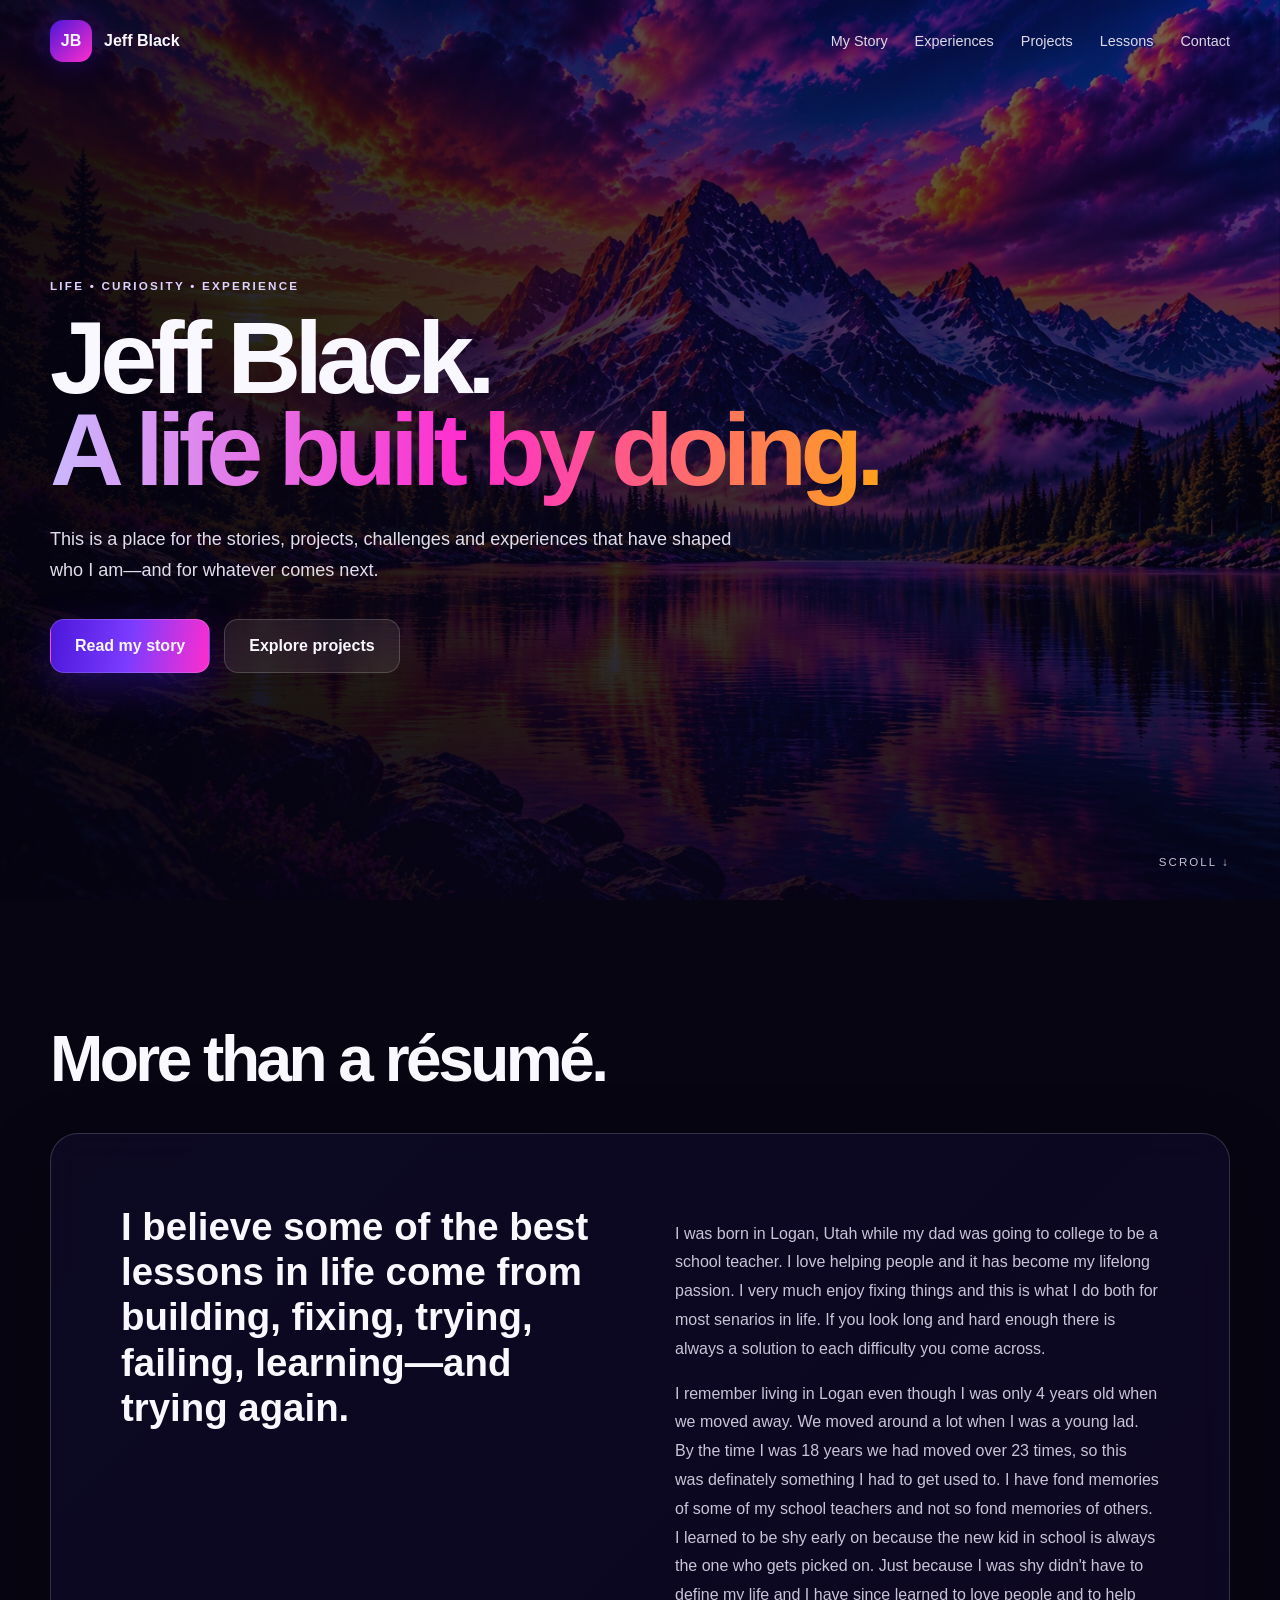
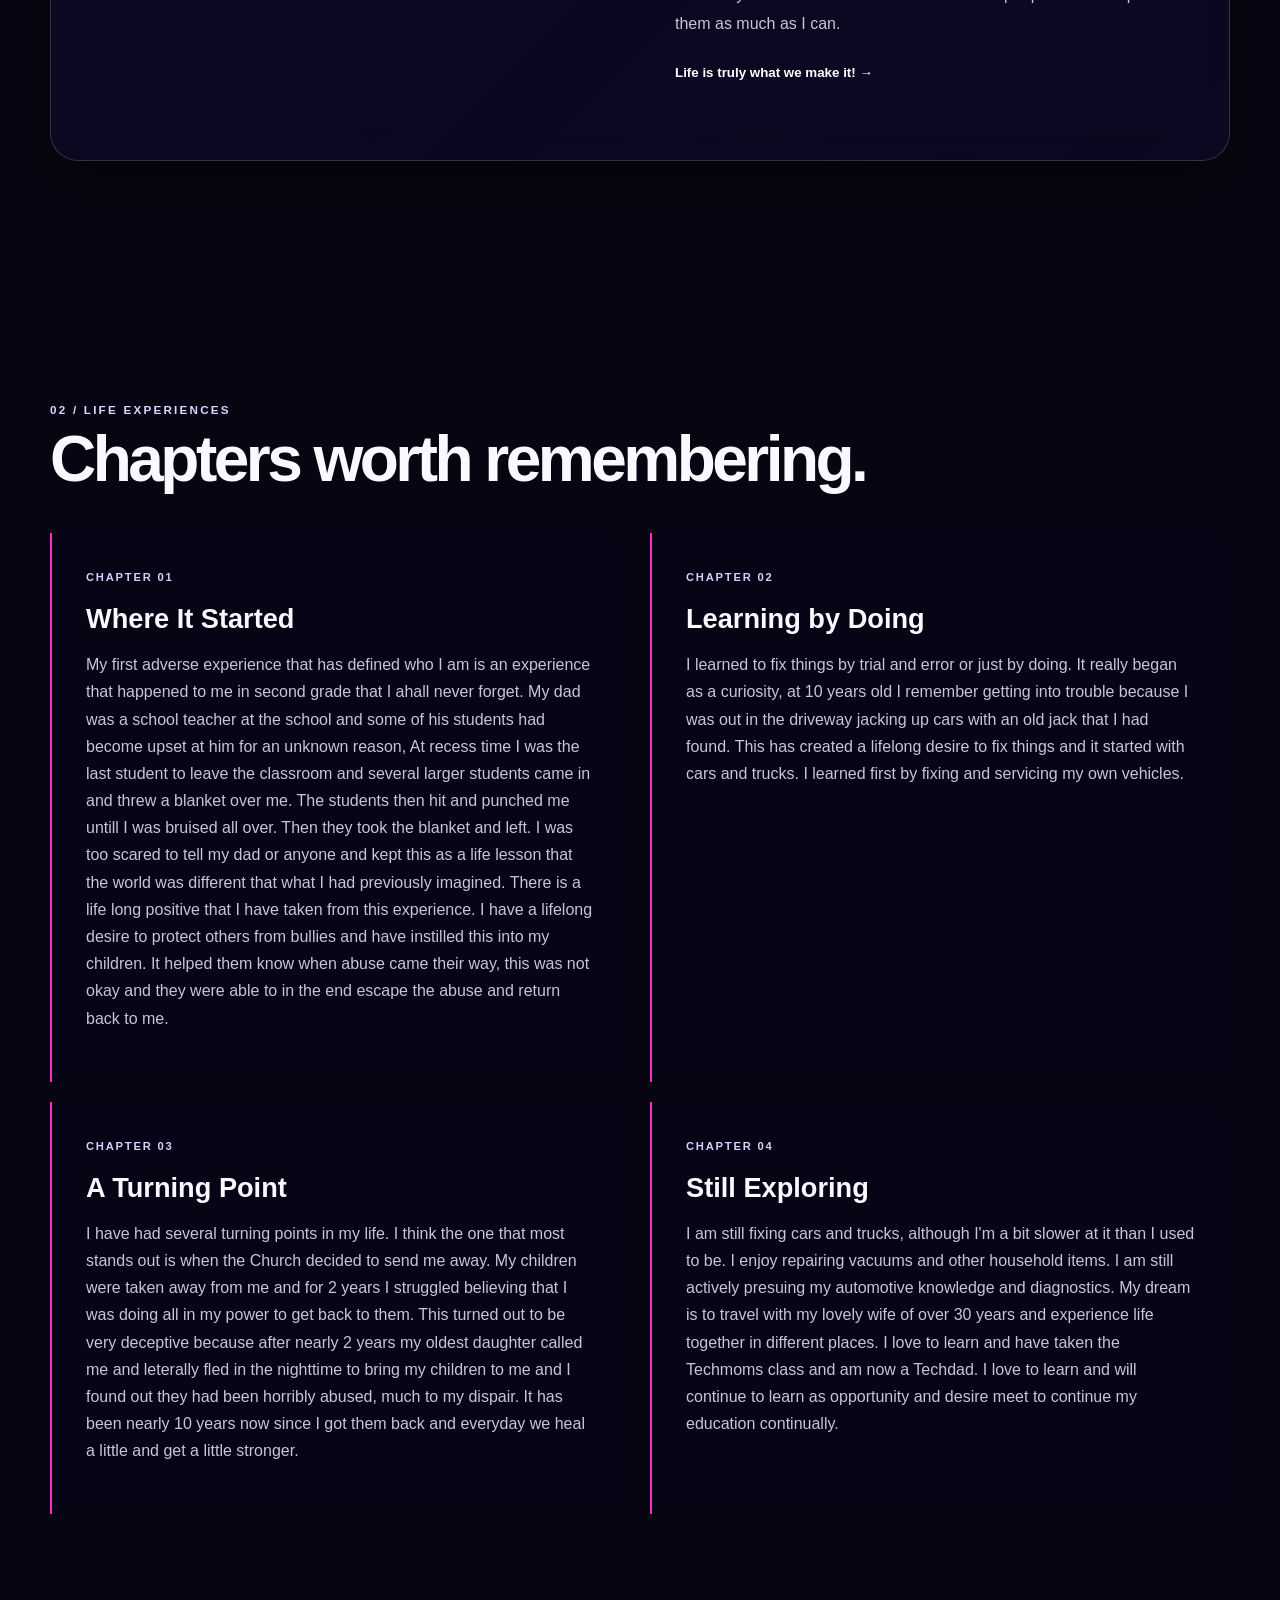
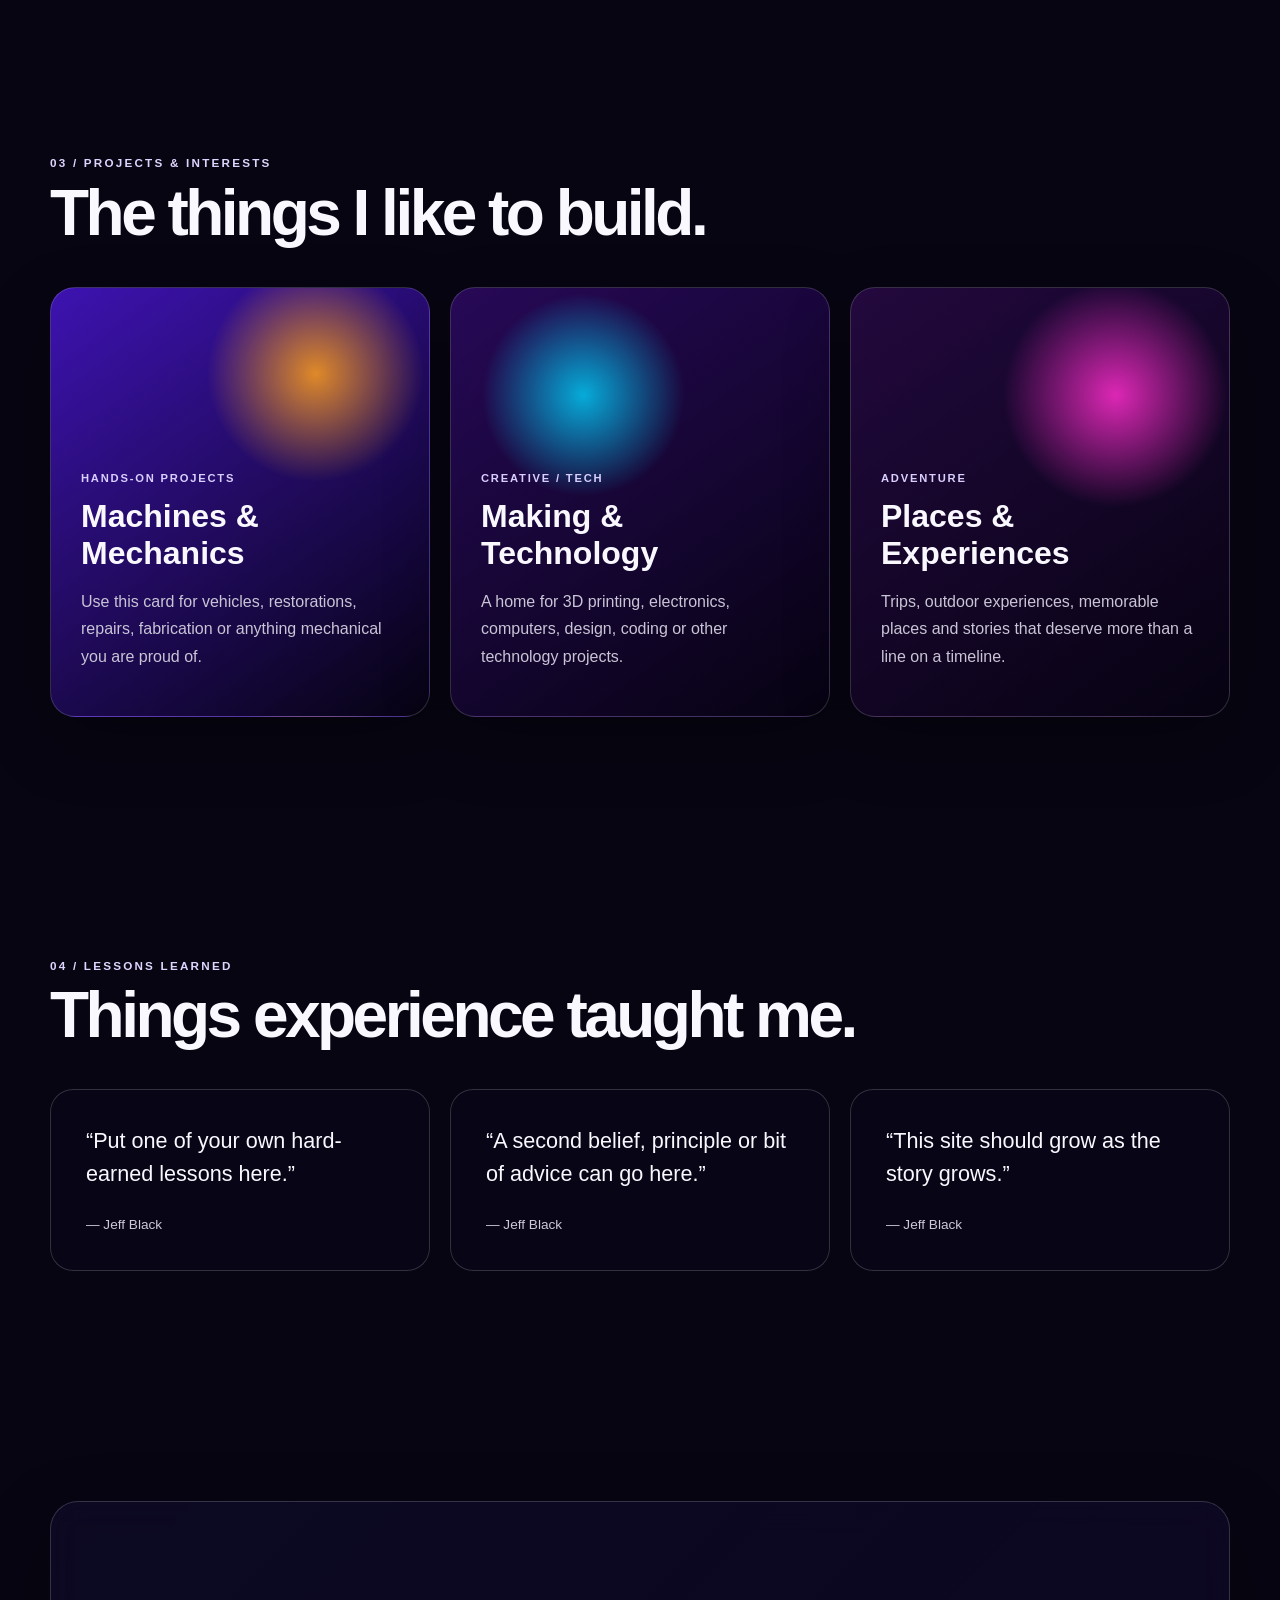
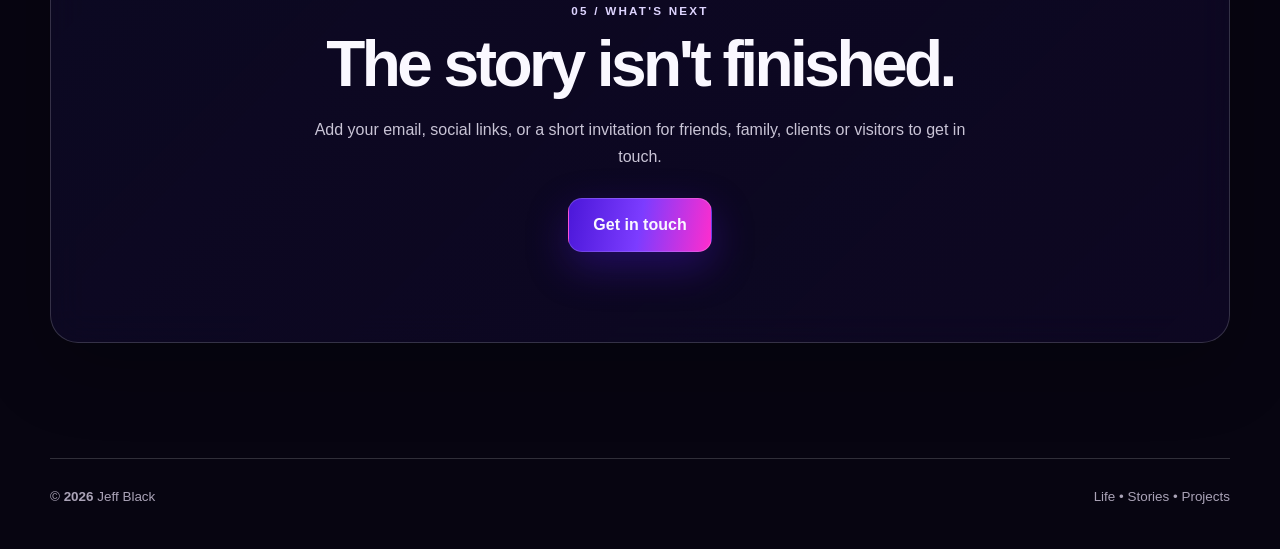
==== JB/index.html @ 0c7e9205 "Add files via upload" ====
<!doctype html><html lang="en"><head><meta charset="utf-8"><meta name="viewport" content="width=device-width,initial-scale=1"><title>Jeff Black | Life, Stories & Projects</title><meta name="description" content="The personal portfolio of Jeff Black — stories, life experiences, projects and lessons learned."><link rel="stylesheet" href="styles.css"></head><body>
<div class="bg"></div><div class="shade"></div>
<header><a class="brand" href="#home"><b>JB</b><span>Jeff Black</span></a><button id="menu" aria-label="Open menu">☰</button><nav id="nav"><a href="#my_story.html">My Story</a><a href="#experiences.html">Experiences</a><a href="#projects.html">Projects</a><a href="#lessons.html">Lessons</a><a href="#contact">Contact</a></nav></header>
<main>
<section class="hero shell" id="home"><div class="heroCopy"><p class="tag">LIFE • CURIOSITY • EXPERIENCE</p><h1>Jeff Black.<br><em>A life built by doing.</em></h1><p class="intro">This is a place for the stories, projects, challenges and experiences that have shaped who I am—and for whatever comes next.

</p><div class="buttons"><a class="btn primary" href="#my_story.html">Read my story</a><a class="btn ghost" href="#projects">Explore projects</a></div></div><a class="down" href="#story">SCROLL ↓</a></section>
<section class="section shell" id="story"><div class="heading"><p class="tag"></p><h2>More than a résumé.</h2></div><div class="glass story"><div><p class="big">I believe some of the best lessons in life come from building, fixing, trying, failing, learning—and trying again.</p></div><div class="copy"><p>I was born in Logan, Utah while my dad was going to college to be a school teacher. 
    I love helping people and it has become my lifelong passion. 
    I very much enjoy fixing things and this is what I do both for most senarios in life. 
    If you look long and hard enough there is always a solution to each difficulty you come across.</p>
    <p>I remember living in Logan even though I was only 4 years old when we moved away.
        We moved around a lot when I was a young lad.
        By the time I was 18 years we had moved over 23 times, so this was definately something I had to get used to.
        I have fond memories of some of my school teachers and not so fond memories of others.
        I learned to be shy early on because the new kid in school is always the one who gets picked on.
        Just because I was shy didn't have to define my life and I have since learned to love people and to help them as much as I can.

    </p><button class="textBtn" data-edit="story">Life is truly what we make it! →</button></div></div></section>
<section class="section shell" id="experiences.html"><div class="heading"><p class="tag">02 / LIFE EXPERIENCES</p><h2>
    Chapters worth remembering.</h2><p class="sub">

    </p></div><div class="timeline">
<article><span>CHAPTER 01</span><h3>Where It Started</h3><p>
    My first adverse experience that has defined who I am is an experience that happened to me in second grade that I ahall never forget.
    My dad was a school teacher at the school and some of his students had become upset at him for an unknown reason,
    At recess time I was the last student to leave the classroom and several larger students came in and threw a blanket over me.
    The students then hit and punched me untill I was bruised all over. Then they took the blanket and left.
    I was too scared to tell my dad or anyone and kept this as a life lesson that the world was different that what I had previously imagined. 
    There is a life long positive that I have taken from this experience. I have a lifelong desire to protect others from bullies and have instilled this into my children.
    It helped them know when abuse came their way, this was not okay and they were able to in the end escape the abuse and return back to me.

</p></article>
<article><span>CHAPTER 02</span><h3>Learning by Doing</h3><p>
    I learned to fix things by trial and error or just by doing. It really began as a curiosity, at 10 years old I remember getting into trouble because
     I was out in the driveway jacking up cars with an old jack that I had found. This has created a lifelong
     desire to fix things and it started with cars and trucks. I learned first by fixing and servicing my own vehicles.
</p></article>
<article><span>CHAPTER 03</span><h3>A Turning Point</h3><p>
    I have had several turning points in my life. I think the one that most stands out is when
    the Church decided to send me away. My children were taken away from me and for 2 years I struggled
    believing that I was doing all in my power to get back to them. This turned out to be very deceptive
    because after nearly 2 years my oldest daughter called me and leterally fled in the nighttime 
    to bring my children to me and I found out they had been horribly abused, much to my dispair.
    It has been nearly 10 years now since I got them back and everyday we heal a little and get a little stronger.
    </p></article>
<article><span>CHAPTER 04</span><h3>Still Exploring</h3><p>
    I am still fixing cars and trucks, although I'm a bit slower at it than I used to be. I enjoy repairing
    vacuums and other household items. I am still actively presuing my automotive knowledge and diagnostics.
    My dream is to travel with my lovely wife of over 30 years and experience life together in different places.
    I love to learn and have taken the Techmoms class and am now a Techdad. I love to learn and will continue to 
    learn as opportunity and desire meet to continue my education continually.


</p></article>
</div></section>
<section class="section shell" id="projects"><div class="heading">
    <p class="tag">03 / PROJECTS & INTERESTS</p><h2>The things I like to build.</h2></div>
    <div class="projects">
<article class="project p1" onclick="openMural('mural1')">
    
    <div><small>HANDS-ON PROJECTS</small><h3>Machines & Mechanics</h3><p>
    Use this card for vehicles, restorations, repairs, fabrication or anything mechanical you are proud of.

</p></div></article>
<article class="project p2" onclick="openMural('mural2')">
    
    <div><small>CREATIVE / TECH</small><h3>Making & Technology</h3><p>

    A home for 3D printing, electronics, computers, design, coding or other technology projects.


</p></div></article>
<article class="project p3" onclick="openMural('mural3')">
    
    <div><small>ADVENTURE</small><h3>Places & Experiences</h3><p>

    Trips, outdoor experiences, memorable places and stories that deserve more than a line on a timeline.


</p></div></article>
</div>

</section>
<section class="section shell" id="lessons"><div class="heading"><p class="tag">04 / LESSONS LEARNED

</p><h2>Things experience taught me.</h2></div><div class="quotes"><blockquote>“Put one of your own hard-earned lessons here.”<cite>— Jeff Black</cite></blockquote><blockquote>“A second belief, principle or bit of advice can go here.”<cite>— Jeff Black</cite></blockquote><blockquote>“This site should grow as the story grows.”<cite>— Jeff Black</cite></blockquote></div></section>
<section class="section shell" id="contact"><div class="glass contact"><p class="tag">05 / WHAT'S NEXT</p><h2>The story isn't finished.</h2><p>Add your email, social links, or a short invitation for friends, family, clients or visitors to get in touch.</p><a class="btn primary" href="mailto:your-emailjeffblack@gmail.com">Get in touch</a></div></section>

</main>

<footer class="shell">
    <span>© <b id="year"></b> Jeff Black</span>
    <span>Life • Stories • Projects</span>
</footer>

<div id="muralPopup" class="mural-popup">
    <button class="mural-close"
            onclick="closeMural()"
            aria-label="Close mural">×</button>
    <img id="popupImage" src="" alt="Selected mural">
</div>

<script src="script.js"></script>
---- JB/styles.css ----
:root{--purple:#4B17D9;--violet:#7c3cff;--pink:#ff2dcd;--orange:#ff9f1c;--cyan:#00d4ff;--white:#faf8ff;--muted:#c9c4d6;--glass:rgba(10,7,27,.64);--line:rgba(255,255,255,.17);--max:1180px}*{box-sizing:border-box}html{scroll-behavior:smooth}body{margin:0;background:#070511;color:var(--white);font-family:Arial,Helvetica,sans-serif}a{color:inherit;text-decoration:none}.bg,.shade{position:fixed;inset:0;z-index:-3}.bg{background:url('mountain-background.jpg') center/cover no-repeat}.shade{z-index:-2;background:linear-gradient(90deg,rgba(5,3,16,.91),rgba(10,5,30,.59) 52%,rgba(6,3,18,.43)),linear-gradient(180deg,rgba(5,3,16,.15),rgba(5,3,16,.78))}.shell{width:min(var(--max),calc(100% - 44px));margin:auto}header{position:fixed;inset:0 0 auto;z-index:10;display:flex;align-items:center;justify-content:space-between;padding:20px max(22px,calc((100vw - var(--max))/2));transition:.25s}header.scrolled{background:rgba(6,4,18,.75);border-bottom:1px solid var(--line);backdrop-filter:blur(18px)}.brand{display:flex;align-items:center;gap:12px;font-weight:800}.brand b{display:grid;place-items:center;width:42px;height:42px;border-radius:13px;background:linear-gradient(135deg,var(--purple),var(--pink));box-shadow:0 0 30px rgba(75,23,217,.4)}nav{display:flex;gap:27px}nav a{font-size:.9rem;color:#ded9e8}nav a:hover{color:#fff}#menu{display:none}.hero{min-height:100svh;display:flex;align-items:center;position:relative;padding:120px 0 80px}.heroCopy{max-width:900px}.tag{font-size:.73rem;font-weight:800;letter-spacing:.19em;color:#ded4ff}h1,h2,h3{margin-top:0}h1{font-size:clamp(3.8rem,8vw,7.8rem);line-height:.9;letter-spacing:-.065em;margin:20px 0 28px}h1 em{font-style:normal;color:transparent;background:linear-gradient(90deg,#cbb9ff,var(--pink),var(--orange));background-clip:text;-webkit-background-clip:text}.intro{max-width:690px;font-size:1.13rem;line-height:1.75;color:#e2ddea}.buttons{display:flex;gap:14px;flex-wrap:wrap;margin-top:32px}.btn{display:inline-flex;min-height:54px;align-items:center;padding:0 24px;border:1px solid var(--line);border-radius:14px;font-weight:800;transition:.2s}.btn:hover{transform:translateY(-3px)}.primary{background:linear-gradient(100deg,var(--purple),var(--violet),var(--pink));box-shadow:0 15px 40px rgba(75,23,217,.34)}.ghost{background:rgba(255,255,255,.08);backdrop-filter:blur(12px)}.down{position:absolute;right:0;bottom:32px;font-size:.72rem;letter-spacing:.18em;color:#c7c0d3}.section{padding:115px 0}.heading{max-width:820px;margin-bottom:42px}.heading h2,.contact h2{font-size:clamp(2.6rem,5vw,5.1rem);line-height:1;letter-spacing:-.055em;margin-bottom:0}.sub{color:var(--muted);line-height:1.7}.glass{background:linear-gradient(135deg,rgba(14,10,39,.78),rgba(20,10,51,.49));border:1px solid var(--line);backdrop-filter:blur(18px);box-shadow:0 25px 70px rgba(0,0,0,.25);border-radius:28px}.story{display:grid;grid-template-columns:1fr 1fr;gap:70px;padding:clamp(30px,6vw,70px)}.big{font-size:clamp(1.7rem,3vw,3rem);line-height:1.18;font-weight:700;margin:0}.copy{color:var(--muted);line-height:1.8}.textBtn{border:0;background:none;color:#fff;font-weight:800;padding:10px 0;cursor:pointer}.timeline{display:grid;grid-template-columns:repeat(2,1fr);gap:20px}.timeline article{padding:34px;border-left:2px solid var(--pink);background:rgba(8,5,25,.6);border-radius:0 22px 22px 0;backdrop-filter:blur(12px)}.timeline span,.project small{font-size:.7rem;font-weight:800;letter-spacing:.16em;color:#d9cfff}.timeline h3{font-size:1.7rem;margin:18px 0 10px}.timeline p,.project p{color:var(--muted);line-height:1.7}.projects{display:grid;grid-template-columns:repeat(3,1fr);gap:20px}.project{min-height:430px;display:flex;align-items:end;padding:30px;border:1px solid var(--line);border-radius:25px;overflow:hidden;box-shadow:0 24px 65px rgba(0,0,0,.25);transition:.25s}.project:hover{transform:translateY(-5px)}.project h3{font-size:2rem;margin:12px 0}.p1{background:radial-gradient(circle at 70% 20%,rgba(255,159,28,.85),transparent 25%),linear-gradient(145deg,rgba(75,23,217,.8),rgba(7,3,18,.9))}.p2{background:radial-gradient(circle at 35% 25%,rgba(0,212,255,.8),transparent 25%),linear-gradient(145deg,rgba(45,10,100,.85),rgba(7,3,18,.9))}.p3{background:radial-gradient(circle at 70% 25%,rgba(255,45,205,.85),transparent 27%),linear-gradient(145deg,rgba(40,10,70,.85),rgba(7,3,18,.9))}.quotes{display:grid;grid-template-columns:repeat(3,1fr);gap:20px}.quotes blockquote{margin:0;padding:35px;border:1px solid var(--line);border-radius:23px;background:rgba(10,7,28,.62);backdrop-filter:blur(15px);font-size:1.35rem;line-height:1.5}.quotes cite{display:block;margin-top:25px;color:#cfc7dc;font-size:.85rem;font-style:normal}.contact{text-align:center;padding:clamp(38px,7vw,90px)}.contact h2{margin:15px auto 20px}.contact>p:not(.tag){max-width:680px;margin:0 auto 28px;color:var(--muted);line-height:1.7}footer{display:flex;justify-content:space-between;gap:20px;padding:30px 0 45px;border-top:1px solid var(--line);color:#aaa3b7;font-size:.84rem}@media(max-width:800px){header{padding:16px 20px}#menu{display:block;z-index:12;width:44px;height:44px;border:1px solid var(--line);border-radius:12px;background:rgba(8,5,20,.7);color:white;font-size:1.2rem}nav{position:fixed;inset:0;display:flex;flex-direction:column;align-items:center;justify-content:center;gap:28px;background:rgba(6,4,18,.96);backdrop-filter:blur(20px);opacity:0;visibility:hidden;transition:.2s}nav.open{opacity:1;visibility:visible}nav a{font-size:1.4rem}.shell{width:min(100% - 30px,var(--max))}h1{font-size:clamp(3.4rem,16vw,5.8rem)}.section{padding:82px 0}.story,.timeline,.projects,.quotes{grid-template-columns:1fr}.story{gap:30px}.project{min-height:350px}.down{display:none}footer{flex-direction:column}}




























.project {
    cursor: pointer;
    position: relative;
    z-index: 2;
    pointer-events: auto;
}

#muralPopup {
    display: none;
    position: fixed;
    inset: 0;
    z-index: 99999;
    background: rgba(0, 0, 0, 0.95);
    justify-content: center;
    align-items: center;
}

#muralPopup img {
    max-width: 90%;
    max-height: 85vh;
    object-fit: contain;
}

#muralPopup .mural-close {
    position: absolute;
    top: 20px;
    right: 30px;
    color: white;
    font-size: 45px;
    background: transparent;
    border: none;
    cursor: pointer;
}
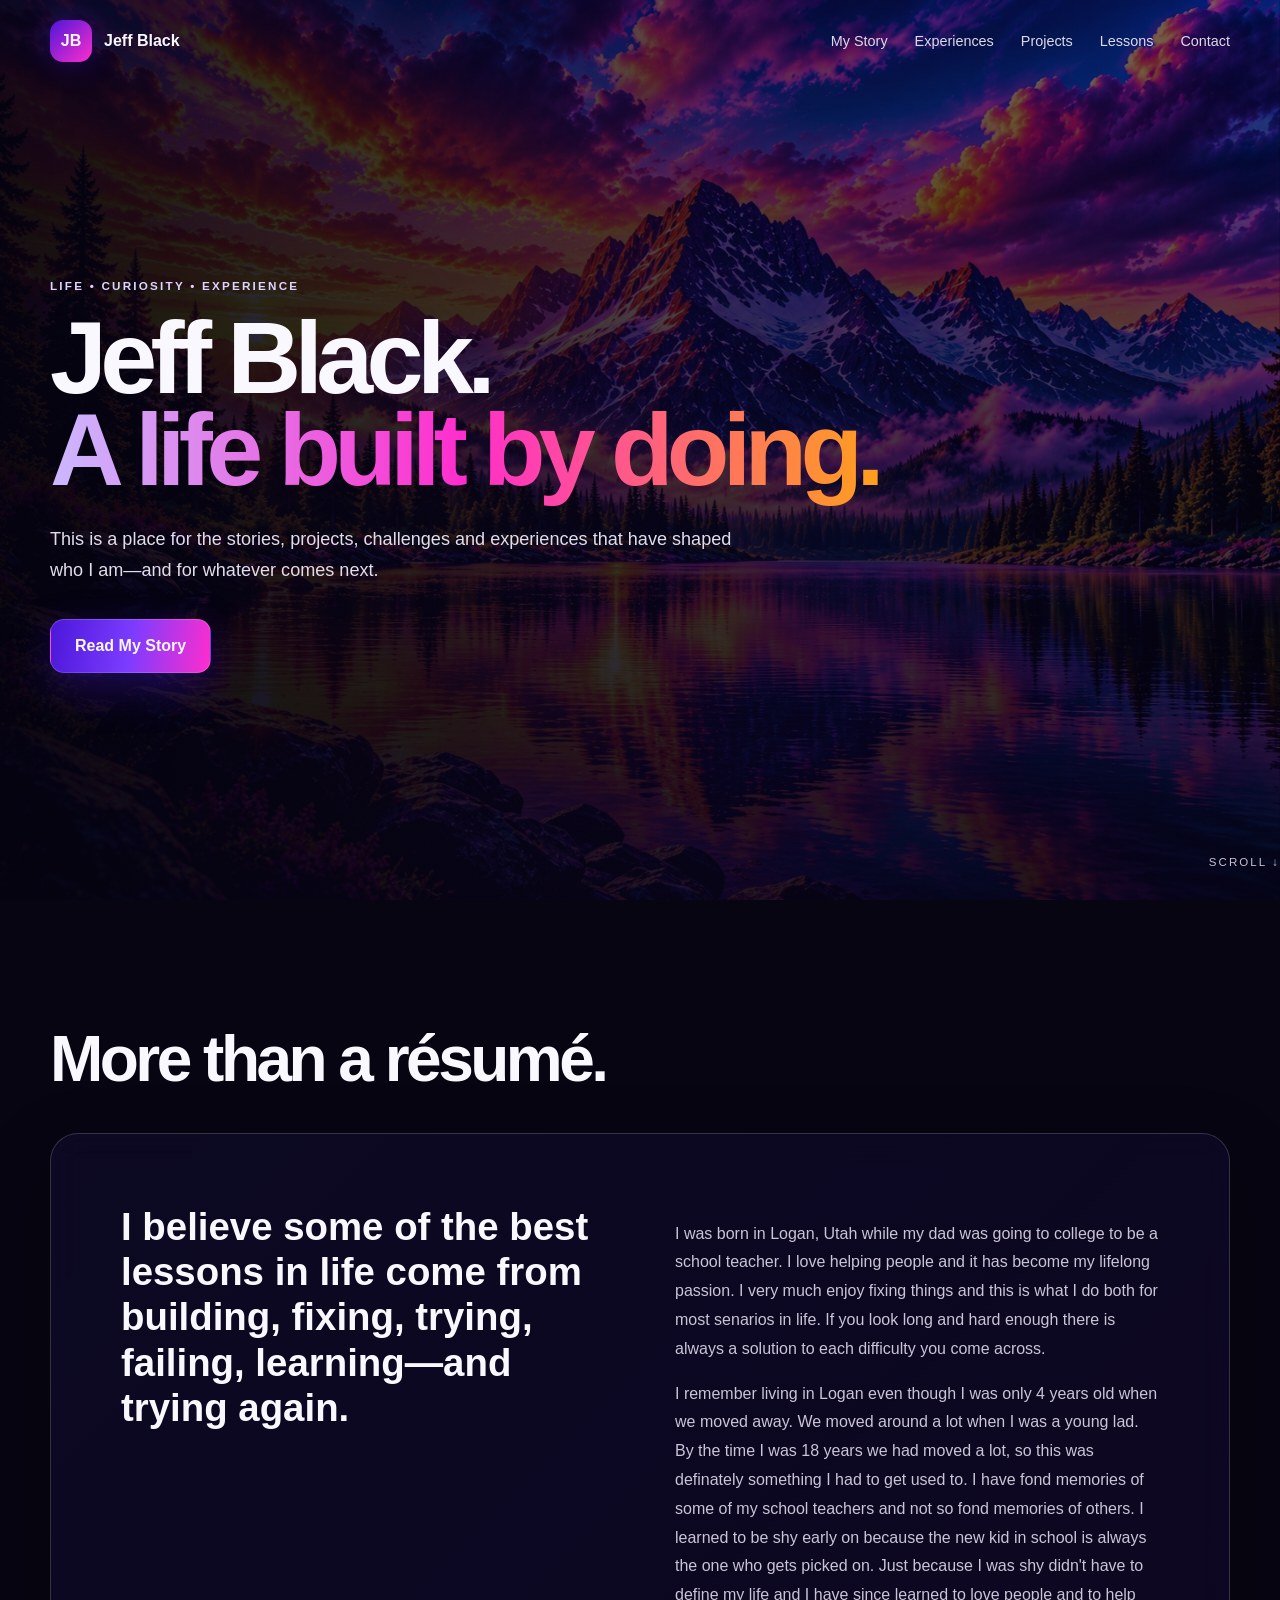
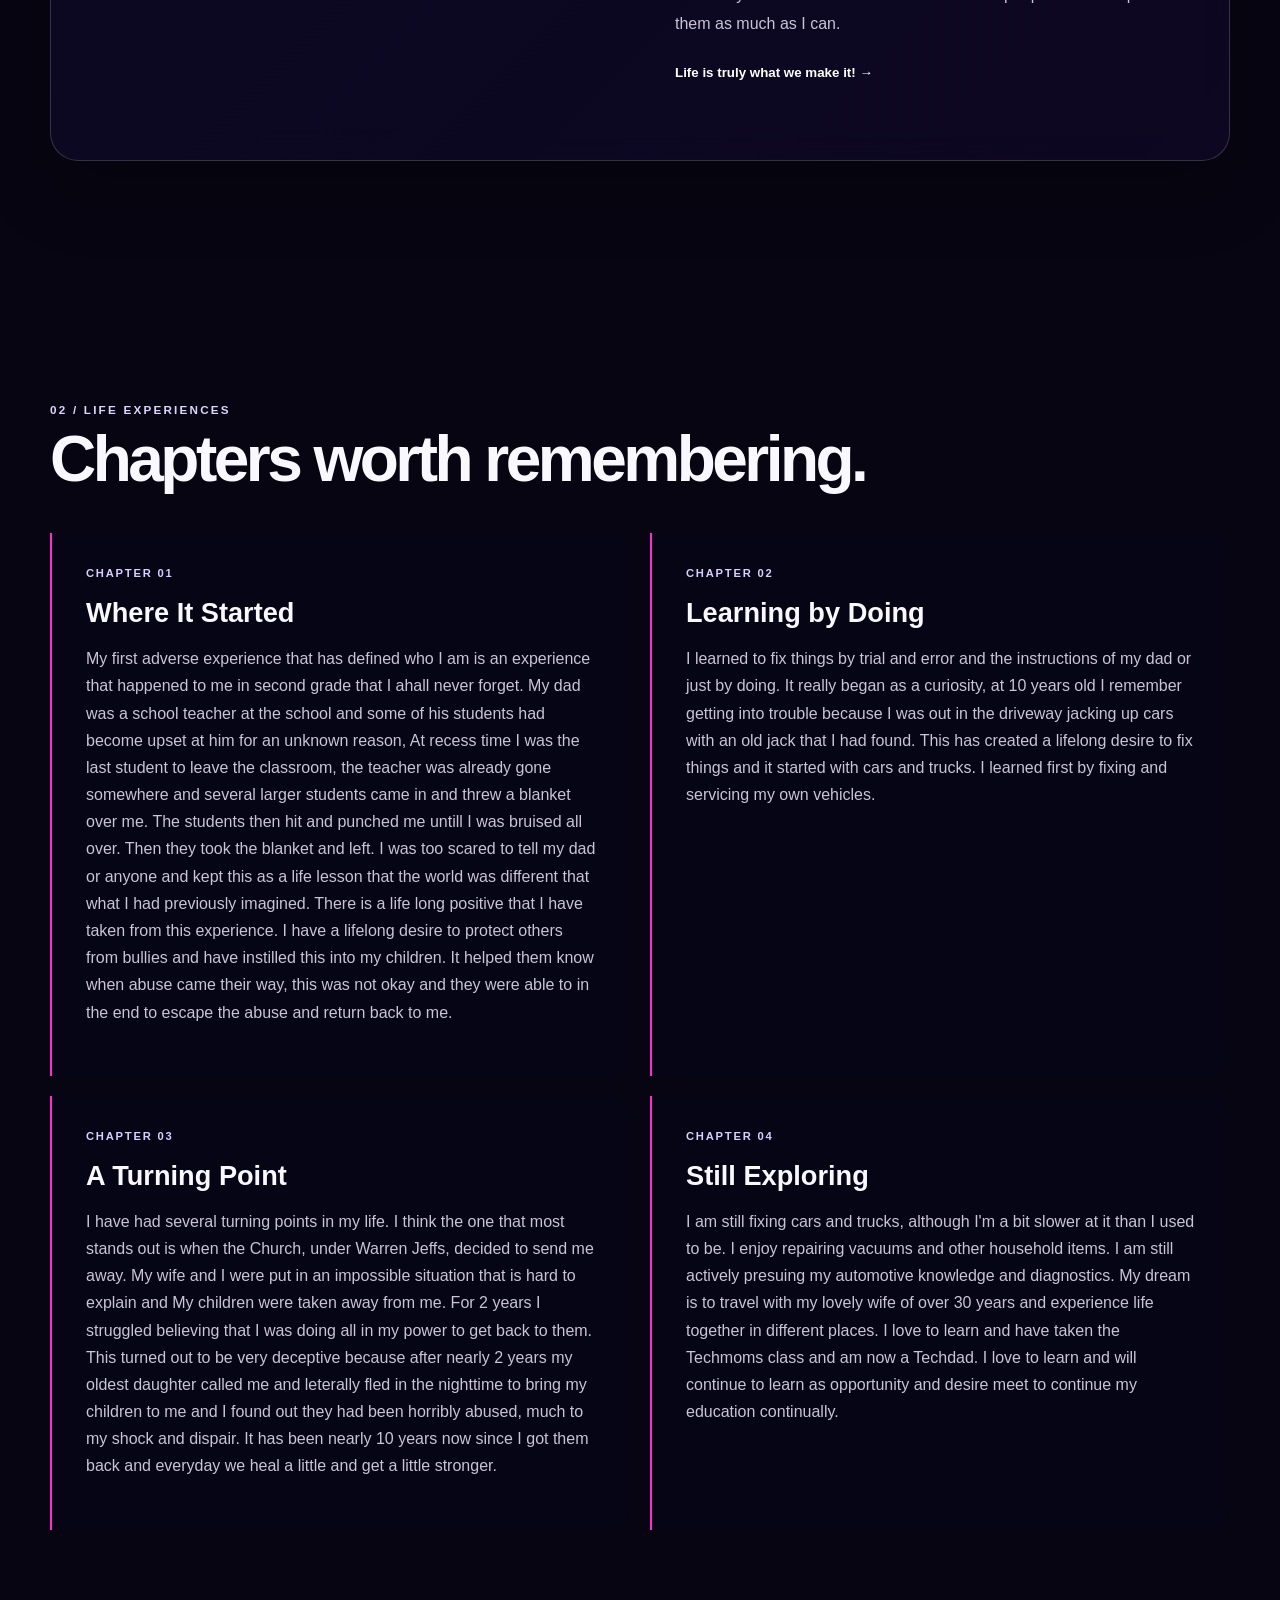
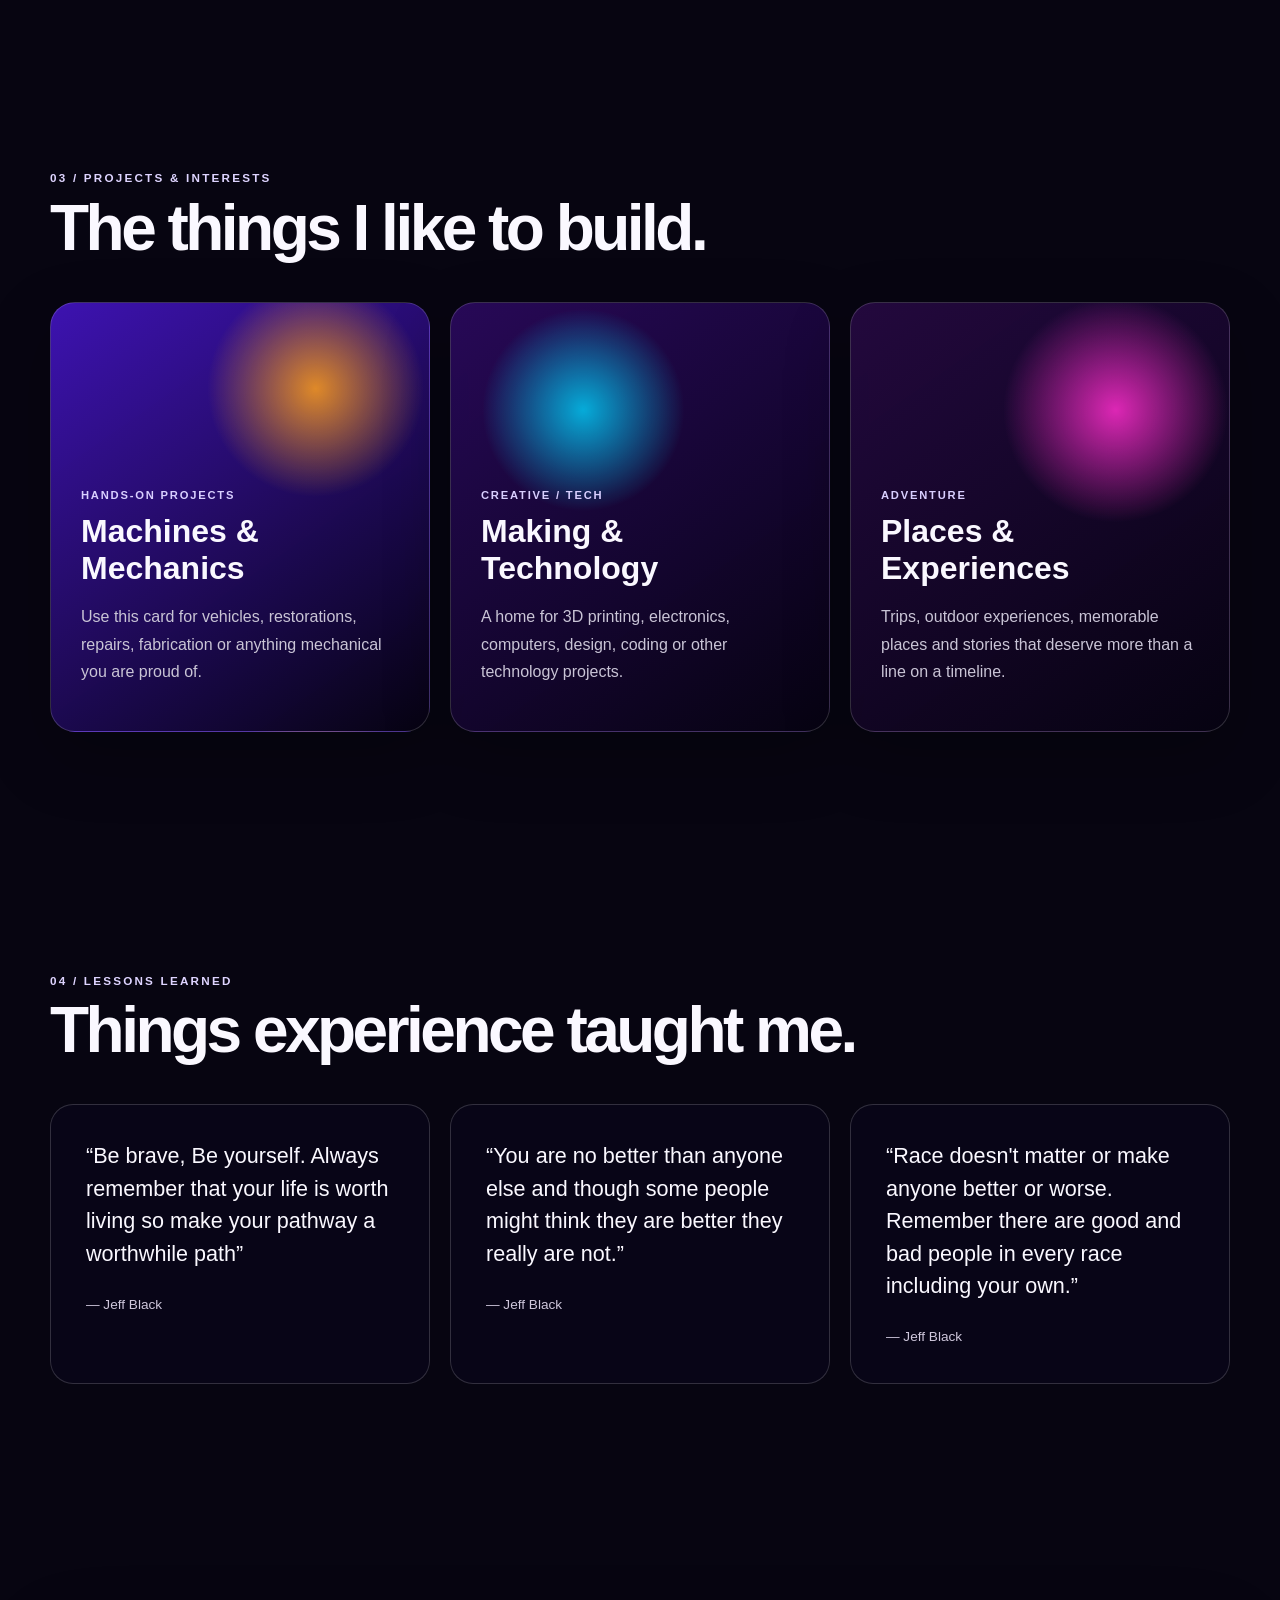
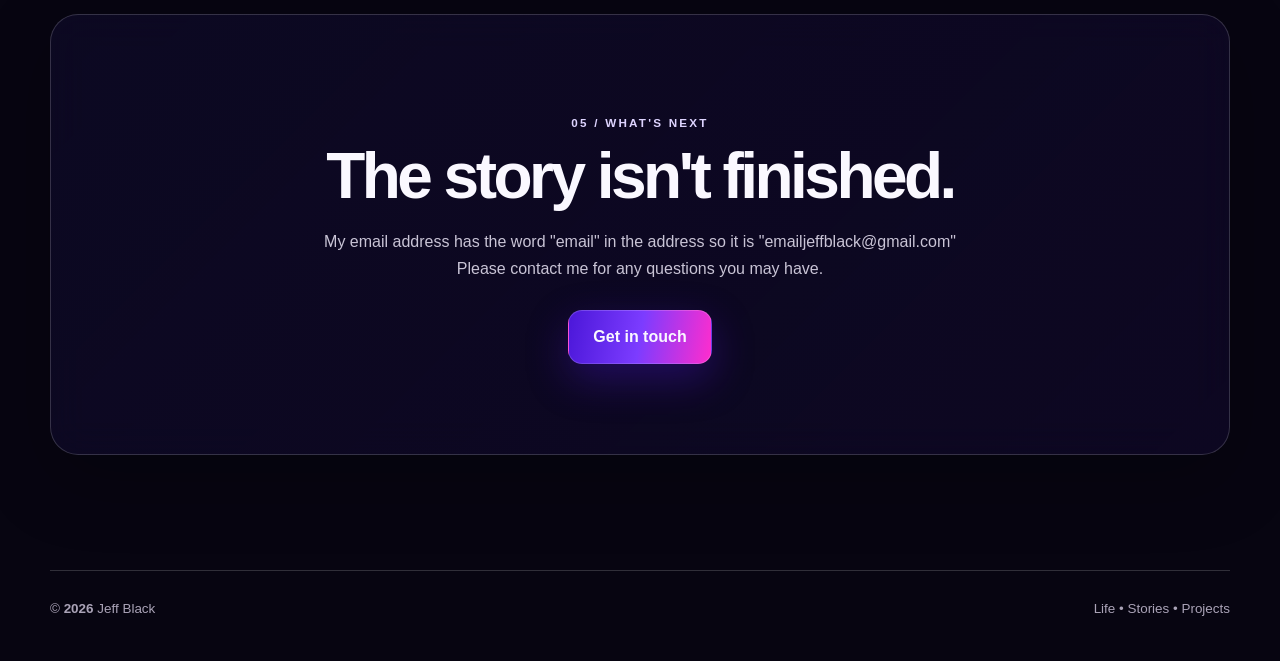
==== commit a6e8b284: "Add files via upload" ====
--- a/JB/index.html
+++ b/JB/index.html
@@ -1,17 +1,73 @@
-<!doctype html><html lang="en"><head><meta charset="utf-8"><meta name="viewport" content="width=device-width,initial-scale=1"><title>Jeff Black | Life, Stories & Projects</title><meta name="description" content="The personal portfolio of Jeff Black — stories, life experiences, projects and lessons learned."><link rel="stylesheet" href="styles.css"></head><body>
-<div class="bg"></div><div class="shade"></div>
-<header><a class="brand" href="#home"><b>JB</b><span>Jeff Black</span></a><button id="menu" aria-label="Open menu">☰</button><nav id="nav"><a href="#my_story.html">My Story</a><a href="#experiences.html">Experiences</a><a href="#projects.html">Projects</a><a href="#lessons.html">Lessons</a><a href="#contact">Contact</a></nav></header>
-<main>
-<section class="hero shell" id="home"><div class="heroCopy"><p class="tag">LIFE • CURIOSITY • EXPERIENCE</p><h1>Jeff Black.<br><em>A life built by doing.</em></h1><p class="intro">This is a place for the stories, projects, challenges and experiences that have shaped who I am—and for whatever comes next.
+ <title>Jeff Black | Life, Stories & Projects</title>
 
-</p><div class="buttons"><a class="btn primary" href="#my_story.html">Read my story</a><a class="btn ghost" href="#projects">Explore projects</a></div></div><a class="down" href="#story">SCROLL ↓</a></section>
+  <meta name="description"
+        content="The personal portfolio of Jeff Black — stories, life experiences, projects and lessons learned.">
+
+  <link rel="stylesheet" href="styles.css">
+</head>
+
+<body>
+  <div class="bg"></div>
+  <div class="shade"></div>
+
+  <header>
+    <a class="brand" href="#home">
+      <b>JB</b>
+      <span>Jeff Black</span>
+    </a>
+
+    <button id="menu" aria-label="Open menu">☰</button>
+
+    <nav id="nav">
+      <a href="mystory.html">My Story</a>
+      <a href="experiences.html">Experiences</a>
+      <a href="projects.html">Projects</a>
+      <a href="lessons.html">Lessons</a>
+      <a href="#contact">Contact</a>
+    </nav>
+  </header>
+
+  <main>
+    <section class="hero shell" id="home">
+      <div class="heroCopy">
+
+        <p class="tag">LIFE • CURIOSITY • EXPERIENCE</p>
+
+        <h1>
+          Jeff Black.<br>
+          <em>A life built by doing.</em>
+        </h1>
+
+        <p class="intro">
+          This is a place for the stories, projects,
+          challenges and experiences that have shaped
+          who I am—and for whatever comes next.
+        </p>
+
+        <div class="buttons">
+          <a class="btn primary" href="mystory.html">
+            Read My Story
+          </a>
+
+          <!-- Keep your other original buttons here -->
+        </div>
+
+      </div>
+    </section>
+
+    <!-- Keep the rest of your original sections here -->
+
+  </main>
+</body>
+</html>
+    </a></div></div><a class="down" href="#story">SCROLL ↓</a></section>
 <section class="section shell" id="story"><div class="heading"><p class="tag"></p><h2>More than a résumé.</h2></div><div class="glass story"><div><p class="big">I believe some of the best lessons in life come from building, fixing, trying, failing, learning—and trying again.</p></div><div class="copy"><p>I was born in Logan, Utah while my dad was going to college to be a school teacher. 
     I love helping people and it has become my lifelong passion. 
     I very much enjoy fixing things and this is what I do both for most senarios in life. 
     If you look long and hard enough there is always a solution to each difficulty you come across.</p>
     <p>I remember living in Logan even though I was only 4 years old when we moved away.
         We moved around a lot when I was a young lad.
-        By the time I was 18 years we had moved over 23 times, so this was definately something I had to get used to.
+        By the time I was 18 years we had moved a lot, so this was definately something I had to get used to.
         I have fond memories of some of my school teachers and not so fond memories of others.
         I learned to be shy early on because the new kid in school is always the one who gets picked on.
         Just because I was shy didn't have to define my life and I have since learned to love people and to help them as much as I can.
@@ -24,24 +80,26 @@
 <article><span>CHAPTER 01</span><h3>Where It Started</h3><p>
     My first adverse experience that has defined who I am is an experience that happened to me in second grade that I ahall never forget.
     My dad was a school teacher at the school and some of his students had become upset at him for an unknown reason,
-    At recess time I was the last student to leave the classroom and several larger students came in and threw a blanket over me.
+    At recess time I was the last student to leave the classroom, the teacher was already gone somewhere
+     and several larger students came in and threw a blanket over me.
     The students then hit and punched me untill I was bruised all over. Then they took the blanket and left.
     I was too scared to tell my dad or anyone and kept this as a life lesson that the world was different that what I had previously imagined. 
     There is a life long positive that I have taken from this experience. I have a lifelong desire to protect others from bullies and have instilled this into my children.
-    It helped them know when abuse came their way, this was not okay and they were able to in the end escape the abuse and return back to me.
+    It helped them know when abuse came their way, this was not okay and they were able to in the end to escape the abuse and return back to me.
 
 </p></article>
 <article><span>CHAPTER 02</span><h3>Learning by Doing</h3><p>
-    I learned to fix things by trial and error or just by doing. It really began as a curiosity, at 10 years old I remember getting into trouble because
+    I learned to fix things by trial and error and the instructions of my dad or just by doing. It really began as a curiosity, at 10 years old I remember getting into trouble because
      I was out in the driveway jacking up cars with an old jack that I had found. This has created a lifelong
      desire to fix things and it started with cars and trucks. I learned first by fixing and servicing my own vehicles.
 </p></article>
 <article><span>CHAPTER 03</span><h3>A Turning Point</h3><p>
     I have had several turning points in my life. I think the one that most stands out is when
-    the Church decided to send me away. My children were taken away from me and for 2 years I struggled
+    the Church, under Warren Jeffs, decided to send me away. My wife and I were put in an impossible situation
+     that is hard to explain and My children were taken away from me. For 2 years I struggled
     believing that I was doing all in my power to get back to them. This turned out to be very deceptive
     because after nearly 2 years my oldest daughter called me and leterally fled in the nighttime 
-    to bring my children to me and I found out they had been horribly abused, much to my dispair.
+    to bring my children to me and I found out they had been horribly abused, much to my shock and dispair.
     It has been nearly 10 years now since I got them back and everyday we heal a little and get a little stronger.
     </p></article>
 <article><span>CHAPTER 04</span><h3>Still Exploring</h3><p>
@@ -84,8 +142,17 @@
 </section>
 <section class="section shell" id="lessons"><div class="heading"><p class="tag">04 / LESSONS LEARNED
 
-</p><h2>Things experience taught me.</h2></div><div class="quotes"><blockquote>“Put one of your own hard-earned lessons here.”<cite>— Jeff Black</cite></blockquote><blockquote>“A second belief, principle or bit of advice can go here.”<cite>— Jeff Black</cite></blockquote><blockquote>“This site should grow as the story grows.”<cite>— Jeff Black</cite></blockquote></div></section>
-<section class="section shell" id="contact"><div class="glass contact"><p class="tag">05 / WHAT'S NEXT</p><h2>The story isn't finished.</h2><p>Add your email, social links, or a short invitation for friends, family, clients or visitors to get in touch.</p><a class="btn primary" href="mailto:your-emailjeffblack@gmail.com">Get in touch</a></div></section>
+</p><h2>Things experience taught me.</h2></div><div class="quotes"><blockquote>
+    “Be brave, Be yourself. Always remember that your life is worth living so make your pathway a worthwhile path”
+    <cite>— Jeff Black</cite></blockquote><blockquote>
+        “You are no better than anyone else and though some people might think they are better they really are not.”<cite>— Jeff Black</cite></blockquote><blockquote>
+            “Race doesn't matter or make anyone better or worse. Remember there are good and bad people in every race including your own.”<cite>— Jeff Black</cite></blockquote></div></section>
+<section class="section shell" id="contact"><div class="glass contact">
+    <p class="tag">05 / WHAT'S NEXT</p><h2>The story isn't finished.</h2>
+    <p>
+        My email address has the word "email" in the address so it is "emailjeffblack@gmail.com"
+         Please contact me for any questions you may have.
+    </p><a class="btn primary" href="mailto:your-emailjeffblack@gmail.com">Get in touch</a></div></section>
 
 </main>
 
